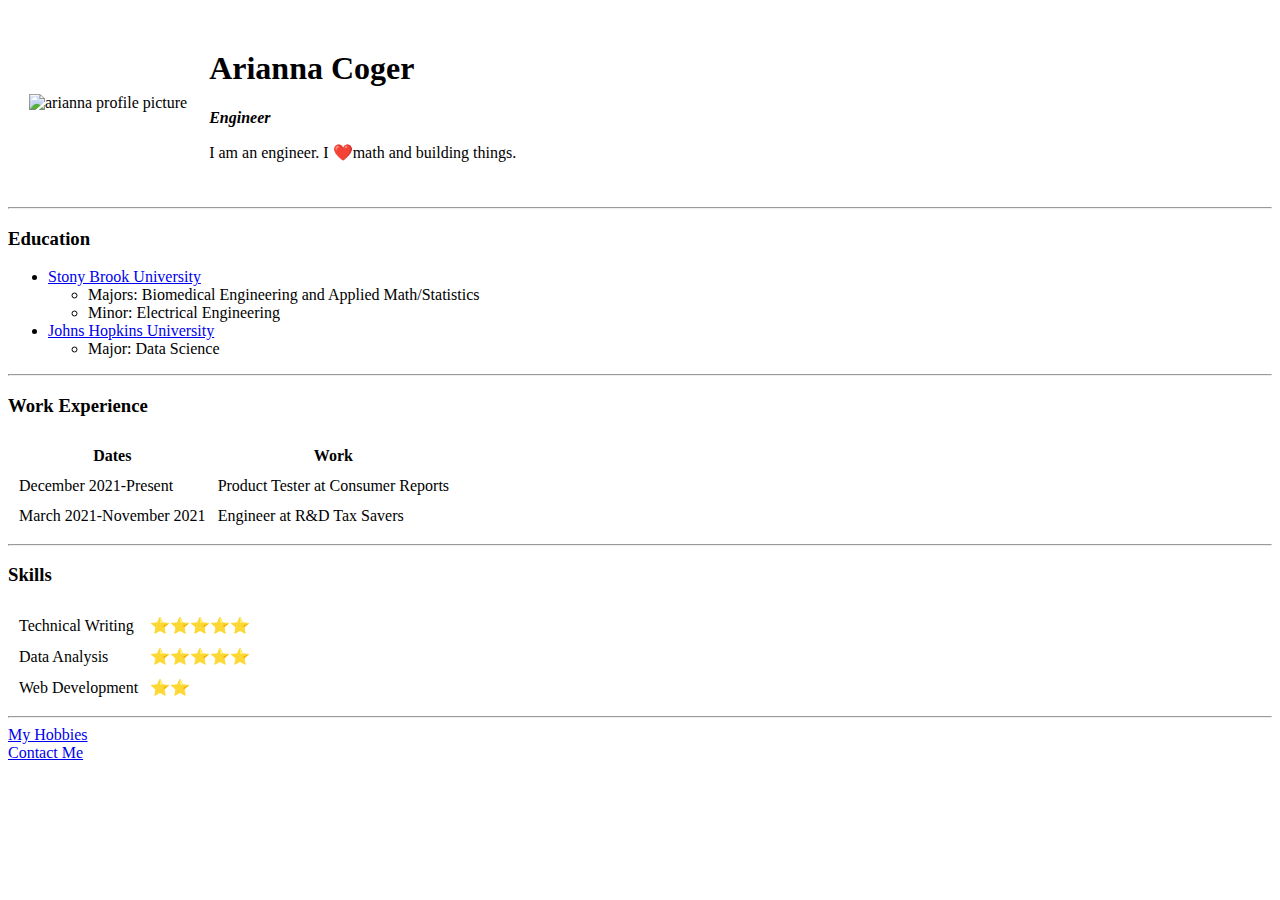
==== index.html @ 1885f8be "Add Initial CV website files" ====
<!DOCTYPE html>
<html lang="en" dir="ltr">

<head>
  <meta charset="utf-8">
  <title>Arianna's Personal Site 🙃</title>
</head>

<body>
  <table cellspacing="20">
    <tr>
      <td><img src="images/arianna.png" alt="arianna profile picture" width=200></td>
      <td>
        <h1>Arianna Coger</h1>
        <p><em><strong>Engineer</strong></em></p>
        <p>I am an engineer. I ❤️math and building things.</p>
      </td>
    </tr>
  </table>


  <hr>
  <h3>Education</h3>
  <ul>
    <li><a href="https://www.stonybrook.edu">Stony Brook University</a></li>
    <ul>
      <li>Majors: Biomedical Engineering and Applied Math/Statistics</li>
      <li>Minor: Electrical Engineering</li>
    </ul>
    <li><a href="https://www.jhu.edu">Johns Hopkins University</a></li>
    <ul>
      <li>Major: Data Science</li>
    </ul>
  </ul>
  <hr>
  <h3>Work Experience</h3>
  <table cellspacing="10">
    <thead>
      <tr>
        <th>Dates</th>
        <th>Work</th>
      </tr>
    </thead>
    <tbody>
      <tr>
        <td>December 2021-Present</td>
        <td>Product Tester at Consumer Reports</td>
      </tr>
      <tr>
        <td>March 2021-November 2021</td>
        <td>Engineer at R&D Tax Savers</td>
      </tr>
    </tbody>
    <tfoot>

    </tfoot>

  </table>
  <hr>
  <h3>Skills</h3>
  <table cellspacing="10">
    <tr>
      <td>Technical Writing</td>
      <td>⭐⭐⭐⭐⭐</td>
    </tr>
    <tr>
      <td>Data Analysis</td>
      <td>⭐⭐⭐⭐⭐</td>
    </tr>
    <tr>
      <td>Web Development</td>
      <td>⭐⭐</td>
    </tr>
  </table>
  <hr>
  <a href="hobbies.html">My Hobbies</a>
  <br>
  <a href="contact.html">Contact Me</a>
</body>

</html>
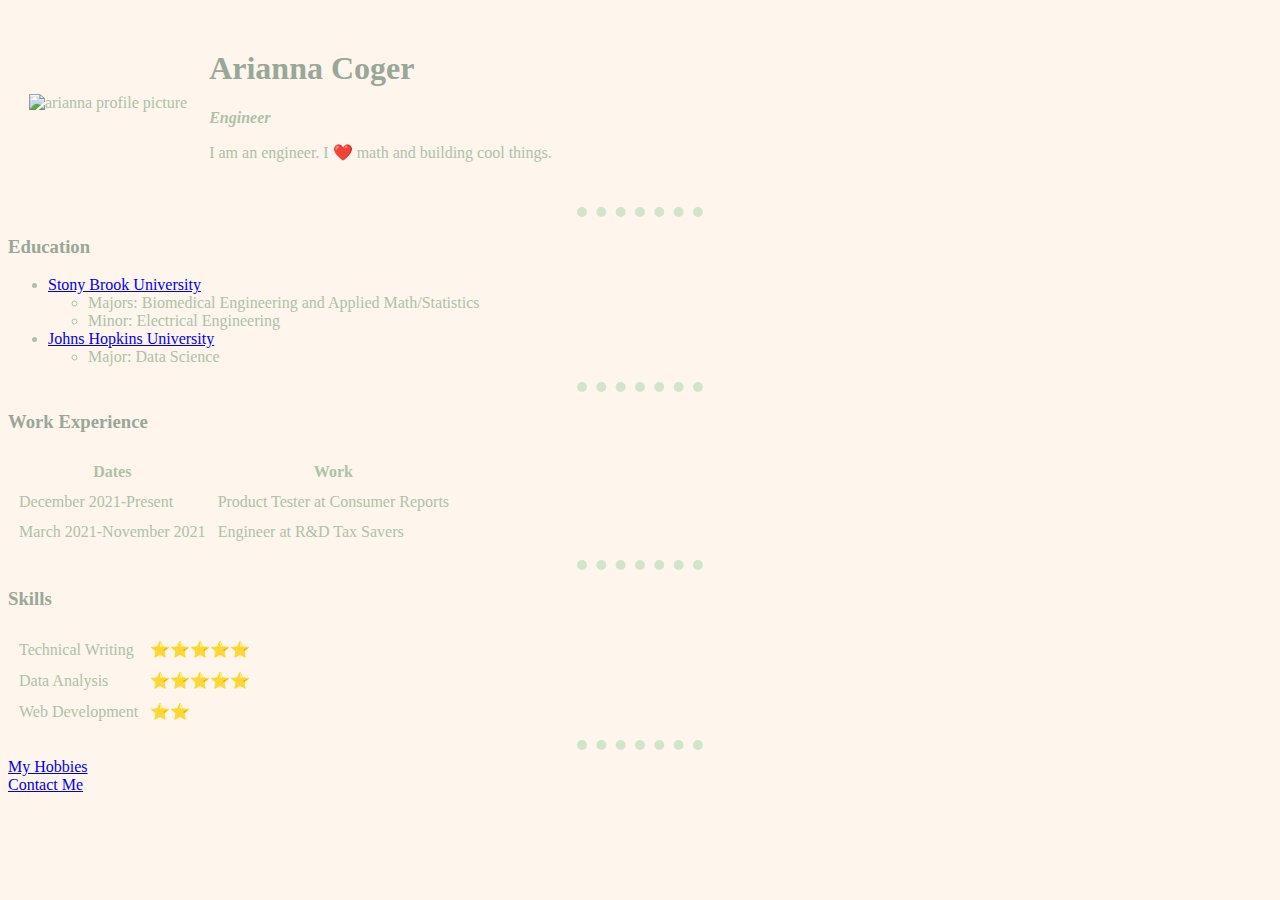
==== commit 1a64679e: "Add css" ====
--- a/index.html
+++ b/index.html
@@ -4,6 +4,7 @@
 <head>
   <meta charset="utf-8">
   <title>Arianna's Personal Site 🙃</title>
+  <link rel="stylesheet" href="css/styles.css">
 </head>
 
 <body>
@@ -13,7 +14,7 @@
       <td>
         <h1>Arianna Coger</h1>
         <p><em><strong>Engineer</strong></em></p>
-        <p>I am an engineer. I ❤️math and building things.</p>
+        <p>I am an engineer. I ❤️ math and building cool things.</p>
       </td>
     </tr>
   </table>
--- a/css/styles.css
+++ b/css/styles.css
@@ -0,0 +1,43 @@
+body {
+  background-color: #FEF5ED;
+  color: #ADC2A9;
+  font-family: Gill Sans;
+}
+
+hr {
+  border-style: none none dotted;
+  border-color: #D3E4CD;
+  border-width:10px;
+  width: 10%;
+}
+
+h1 {
+  color: #99A799;
+  font-family: Gill Sans;
+}
+
+h3 {
+  color: #99A799;
+  font-family: Gill Sans;
+}
+/*
+p {
+  color: #99A799;
+  font-family: Gill Sans;
+}
+
+ul {
+  color: #99A799;
+  font-family: Gill Sans;
+}
+
+table {
+  color: #99A799;
+  font-family: Gill Sans;
+}
+
+form {
+  color: #99A799;
+  font-family: Gill Sans;
+}
+*/
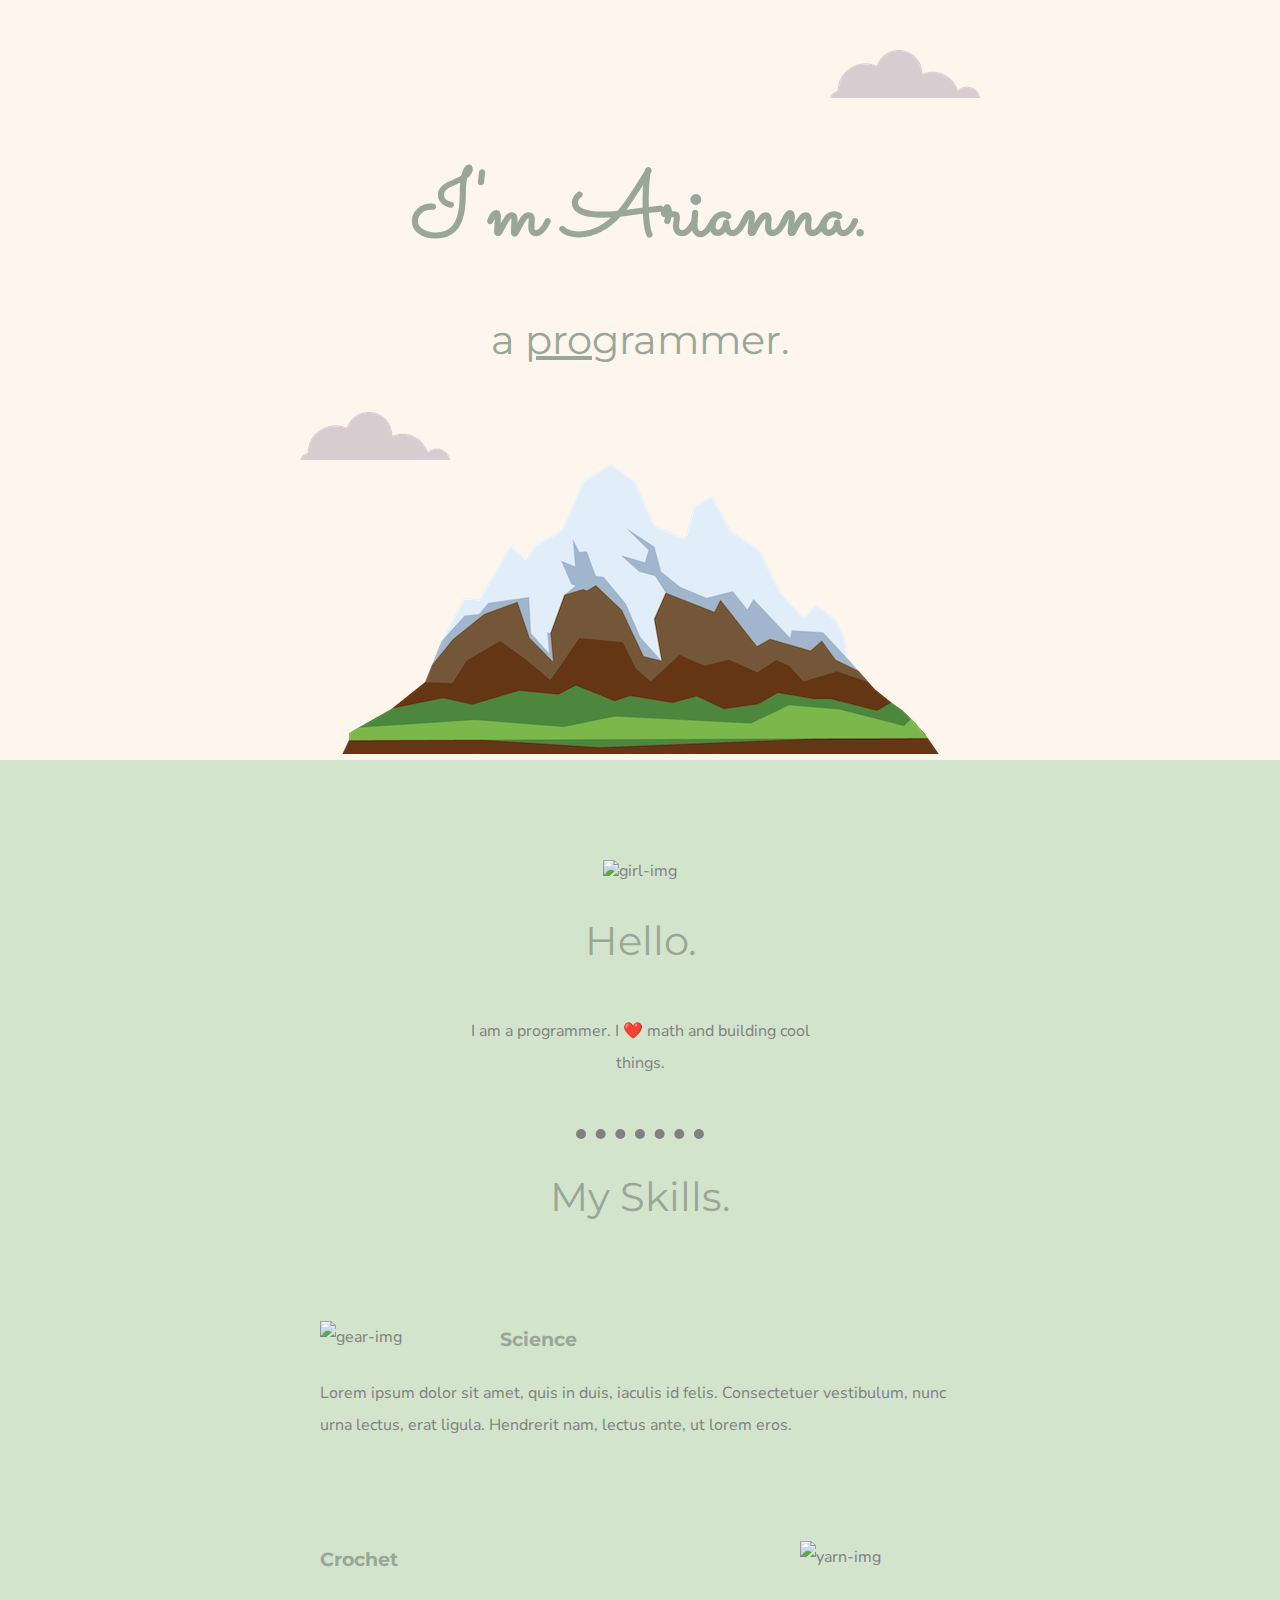
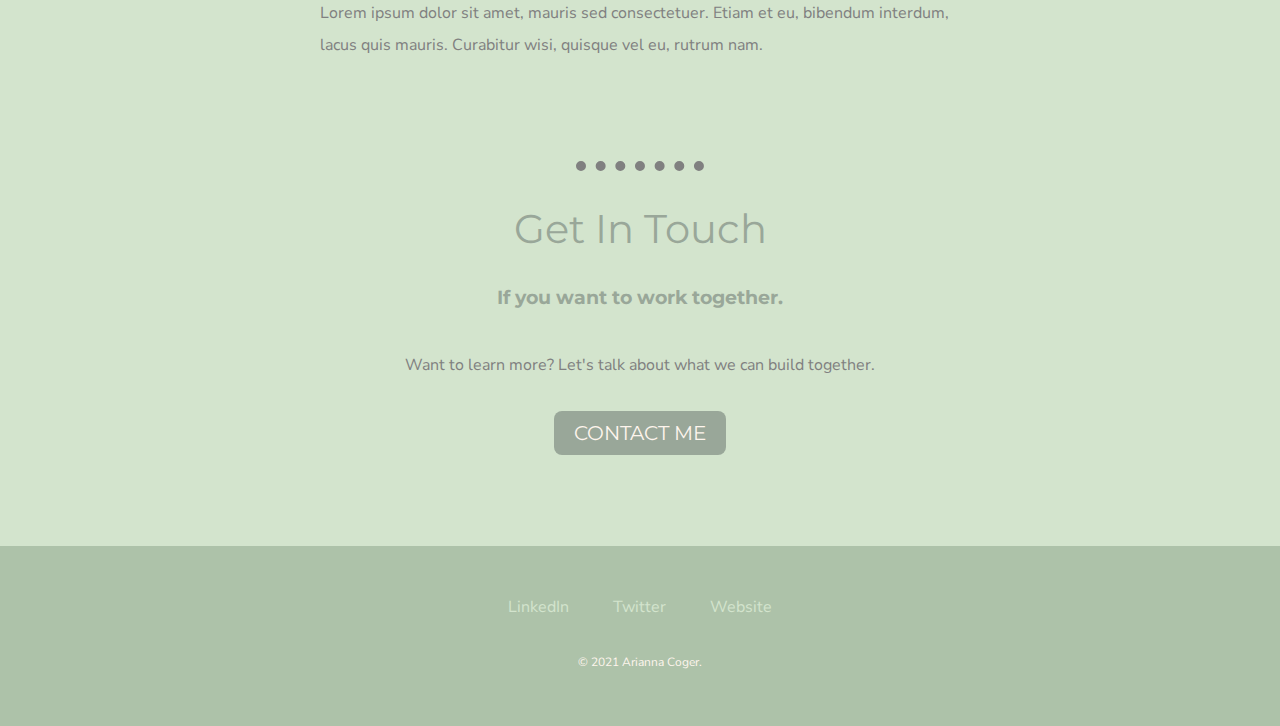
==== commit f12c6327: "version 2.0 - better css but no content" ====
--- a/index.html
+++ b/index.html
@@ -1,82 +1,56 @@
 <!DOCTYPE html>
 <html lang="en" dir="ltr">
-
-<head>
-  <meta charset="utf-8">
-  <title>Arianna's Personal Site 🙃</title>
-  <link rel="stylesheet" href="css/styles.css">
-</head>
-
-<body>
-  <table cellspacing="20">
-    <tr>
-      <td><img src="images/arianna.png" alt="arianna profile picture" width=200></td>
-      <td>
-        <h1>Arianna Coger</h1>
-        <p><em><strong>Engineer</strong></em></p>
-        <p>I am an engineer. I ❤️ math and building cool things.</p>
-      </td>
-    </tr>
-  </table>
+  <head>
+    <meta charset="utf-8">
+    <title>Arianna Coger</title>
+    <link rel="stylesheet" href="css/styles.css">
+    <link rel="icon" href="favicon.ico">
+    <link href="https://fonts.googleapis.com/css2?family=Nunito+Sans:wght@200&family=Montserrat&family=Sacramento&display=swap" rel="stylesheet">
+  </head>
+  <body>
+    <div class="top-container">
+      <img class="top-cloud" src="images/cloud.png" alt="cloud-img">
+      <h1>I'm Arianna.</h1>
+      <h2>a <span class="pro">pro</span>grammer.</h2>
+      <img class="bottom-cloud" src="images/cloud.png" alt="cloud-img">
+      <img src="images/mountain.png" alt="mountain-img">
+    </div>
+    <div class="middle-container">
+      <div class="profile">
+        <img src="https://emojipedia-us.s3.dualstack.us-west-1.amazonaws.com/thumbs/240/apple/285/woman-medium-skin-tone-curly-hair_1f469-1f3fd-200d-1f9b1.png" alt="girl-img">
+        <h2>Hello.</h2>
+        <p class="intro">I am a programmer. I ❤️ math and building cool things.</p>
+      </div>
+      <hr>
+      <div class="skills">
+        <h2>My Skills.</h2>
+        <div class="skill-row">
+          <img class="gears-img" src="https://emojipedia-us.s3.dualstack.us-west-1.amazonaws.com/thumbs/240/google/313/microscope_1f52c.png" alt="gear-img">
+          <h3>Science</h3>
+          <p>Lorem ipsum dolor sit amet, quis in duis, iaculis id felis. Consectetuer vestibulum, nunc urna lectus, erat ligula. Hendrerit nam, lectus ante, ut lorem eros.</p>
+        </div>
+        <div class="skill-row">
+          <img class="yarns-img" src="https://emojipedia-us.s3.dualstack.us-west-1.amazonaws.com/thumbs/240/google/313/yarn_1f9f6.png" alt="yarn-img">
+          <h3>Crochet</h3>
+          <p>Lorem ipsum dolor sit amet, mauris sed consectetuer. Etiam et eu, bibendum interdum, lacus quis mauris. Curabitur wisi, quisque vel eu, rutrum nam.</p>
+        </div>
+      </div>
+      <hr>
+      <div class="contact-me">
+        <h2>Get In Touch</h2>
+        <h3>If you want to work together.</h3>
+        <p class="contact-message">Want to learn more? Let's talk about what we can build together.</p>
+        <a class="btn" href="mailto:acogersite@gmail.com">CONTACT ME</a>
+      </div>
+    </div>
 
 
-  <hr>
-  <h3>Education</h3>
-  <ul>
-    <li><a href="https://www.stonybrook.edu">Stony Brook University</a></li>
-    <ul>
-      <li>Majors: Biomedical Engineering and Applied Math/Statistics</li>
-      <li>Minor: Electrical Engineering</li>
-    </ul>
-    <li><a href="https://www.jhu.edu">Johns Hopkins University</a></li>
-    <ul>
-      <li>Major: Data Science</li>
-    </ul>
-  </ul>
-  <hr>
-  <h3>Work Experience</h3>
-  <table cellspacing="10">
-    <thead>
-      <tr>
-        <th>Dates</th>
-        <th>Work</th>
-      </tr>
-    </thead>
-    <tbody>
-      <tr>
-        <td>December 2021-Present</td>
-        <td>Product Tester at Consumer Reports</td>
-      </tr>
-      <tr>
-        <td>March 2021-November 2021</td>
-        <td>Engineer at R&D Tax Savers</td>
-      </tr>
-    </tbody>
-    <tfoot>
+    <div class="bottom-container">
+      <a class="footer-link" href="https://www.linkedin.com/">LinkedIn</a>
+      <a class="footer-link" href="https://twitter.com/">Twitter</a>
+      <a class="footer-link" href="https://www.appbrewery.co/">Website</a>
+      <p class="footer">© 2021 Arianna Coger.</p>
+    </div>
 
-    </tfoot>
-
-  </table>
-  <hr>
-  <h3>Skills</h3>
-  <table cellspacing="10">
-    <tr>
-      <td>Technical Writing</td>
-      <td>⭐⭐⭐⭐⭐</td>
-    </tr>
-    <tr>
-      <td>Data Analysis</td>
-      <td>⭐⭐⭐⭐⭐</td>
-    </tr>
-    <tr>
-      <td>Web Development</td>
-      <td>⭐⭐</td>
-    </tr>
-  </table>
-  <hr>
-  <a href="hobbies.html">My Hobbies</a>
-  <br>
-  <a href="contact.html">Contact Me</a>
-</body>
-
+  </body>
 </html>
--- a/css/styles.css
+++ b/css/styles.css
@@ -1,43 +1,130 @@
 body {
-  background-color: #FEF5ED;
-  color: #ADC2A9;
-  font-family: Gill Sans;
+  color: gray;
+  margin: 0;
+  text-align: center;
+  font-family: 'Nunito Sans', sans-serif;
+}
+
+h1 {
+  color: #99A799;
+  font-family: 'Sacramento', cursive;
+  font-size: 5.625rem;
+  margin: 50px auto 0 auto;
+}
+
+h2 {
+  color: #99A799;
+  font-family: 'Montserrat', sans-serif;
+  font-size: 2.5rem;
+  font-weight: normal;
+}
+
+h3 {
+  color: #99A799;
+  font-family: 'Montserrat', sans-serif;
 }
 
 hr {
   border-style: none none dotted;
-  border-color: #D3E4CD;
+  border-color: gray;
   border-width:10px;
   width: 10%;
 }
 
-h1 {
-  color: #99A799;
-  font-family: Gill Sans;
+p {
+  line-height: 2;
 }
 
-h3 {
-  color: #99A799;
-  font-family: Gill Sans;
-}
-/*
-p {
-  color: #99A799;
-  font-family: Gill Sans;
+a {
+  color: #D3E4CD;
+  margin: 10px 20px;
+  text-decoration: none;
 }
 
-ul {
-  color: #99A799;
-  font-family: Gill Sans;
+a:hover {
+  color: white;
 }
 
-table {
-  color: #99A799;
-  font-family: Gill Sans;
+.top-container {
+  background-color: #FEF5ED;
+  padding-top: 100px;
+  position: relative;
 }
 
-form {
-  color: #99A799;
-  font-family: Gill Sans;
+.middle-container {
+  padding: 100px 0;
+  background-color: #D3E4CD;
 }
-*/
+
+.bottom-container {
+  background-color: #ADC2A9;
+  padding: 50px 0 20px;
+}
+
+.pro {
+  text-decoration: underline;
+}
+
+.intro {
+  width: 30%;
+  margin: 50px auto;
+}
+
+.contact-message {
+  width: 40%;
+  margin: 40px auto;
+}
+
+.skill-row {
+  width: 50%;
+  margin: 100px auto;
+  line-height: 2;
+  text-align: left;
+}
+
+.gears-img {
+  width: 25%;
+  float: left;
+  margin-right: 20px;
+}
+
+.yarns-img {
+  width: 25%;
+  float: right;
+  margin-left: 20px;
+}
+
+.top-cloud {
+  position: absolute;
+  right: 300px;
+  top: 50px;
+}
+
+.bottom-cloud {
+  position: absolute;
+  left: 300px;
+  bottom: 300px;
+}
+
+.btn {
+  -webkit-border-radius: 28;
+  -moz-border-radius: 28;
+  border-radius: 8px;
+  font-family: 'Montserrat', sans-serif;
+  color: #FEF5ED;
+  font-size: 20px;
+  background: #99A799;
+  padding: 10px 20px 10px 20px;
+  text-decoration: none;
+}
+
+.btn:hover {
+  background: #ADC2A9;
+  text-decoration: none;
+}
+
+.footer {
+  color: #FEF5ED;
+  font-size: 0.75rem;
+  padding: 20px 0;
+}
